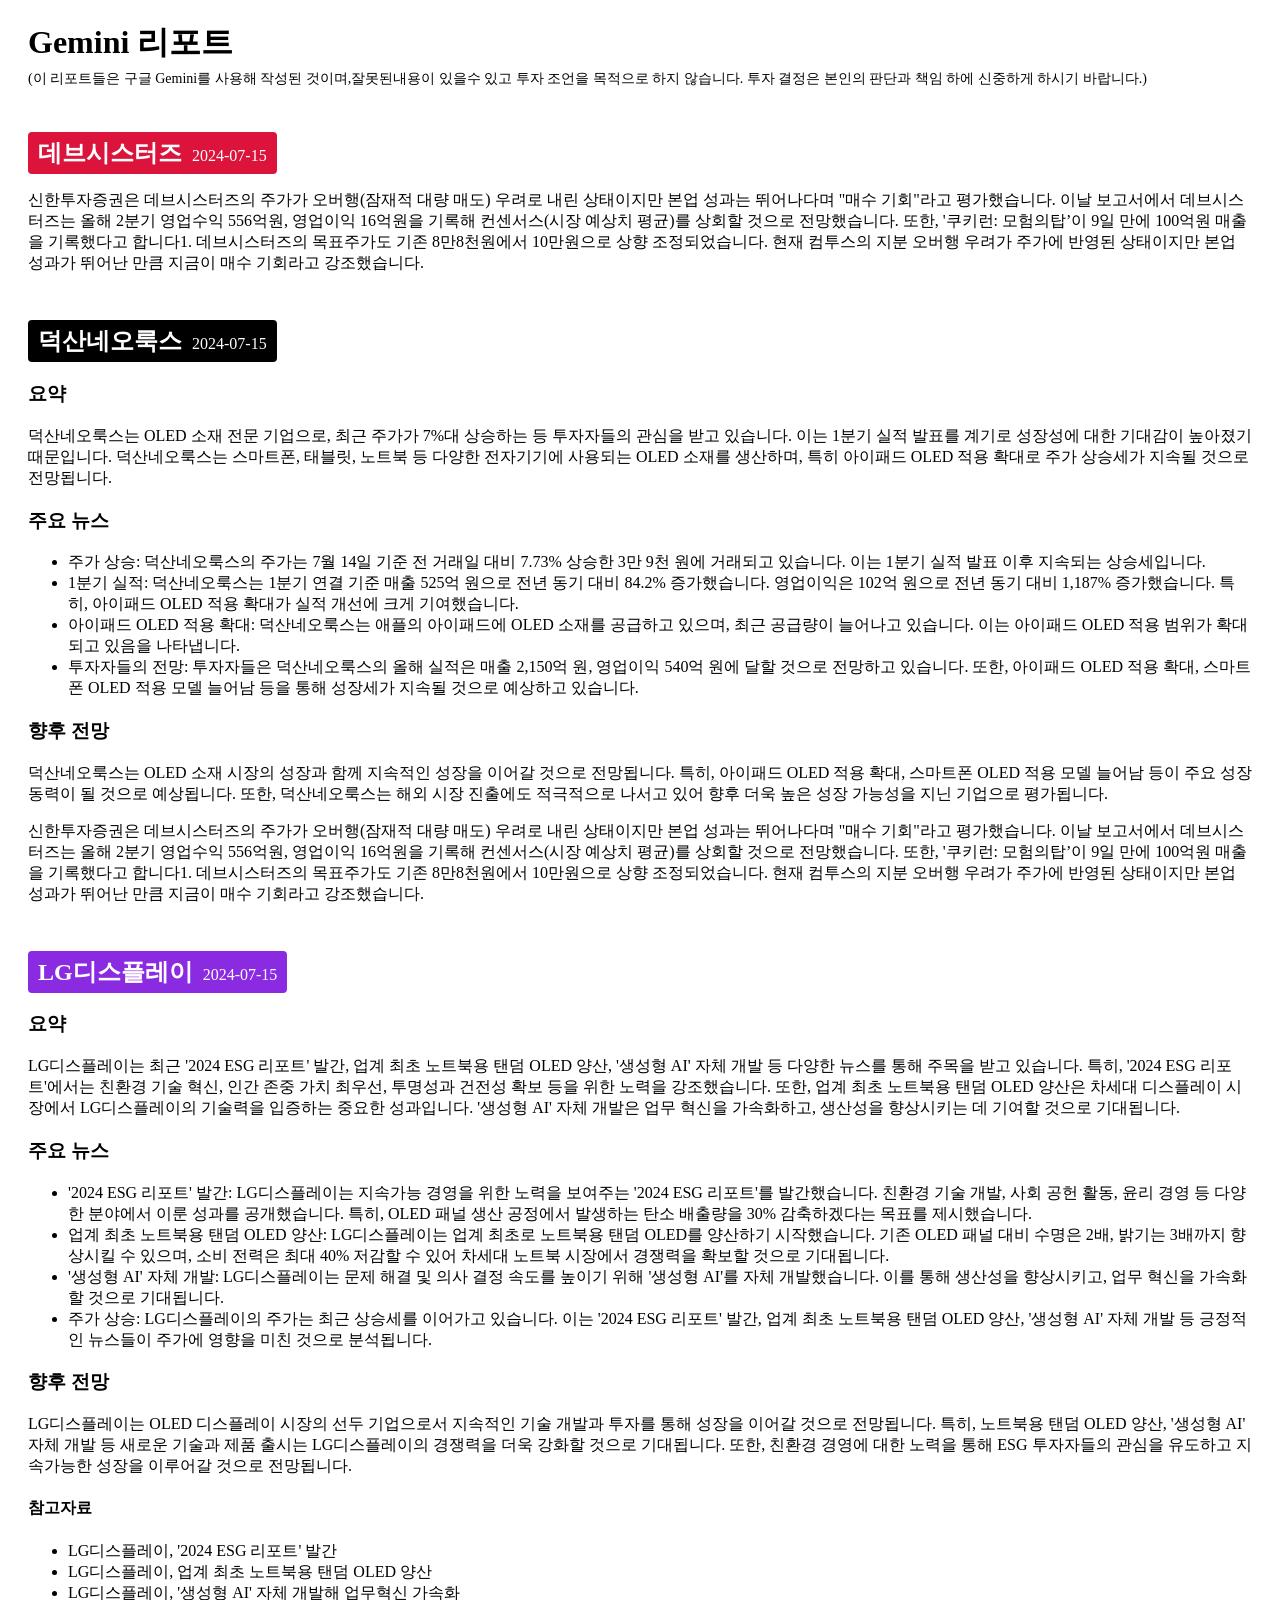
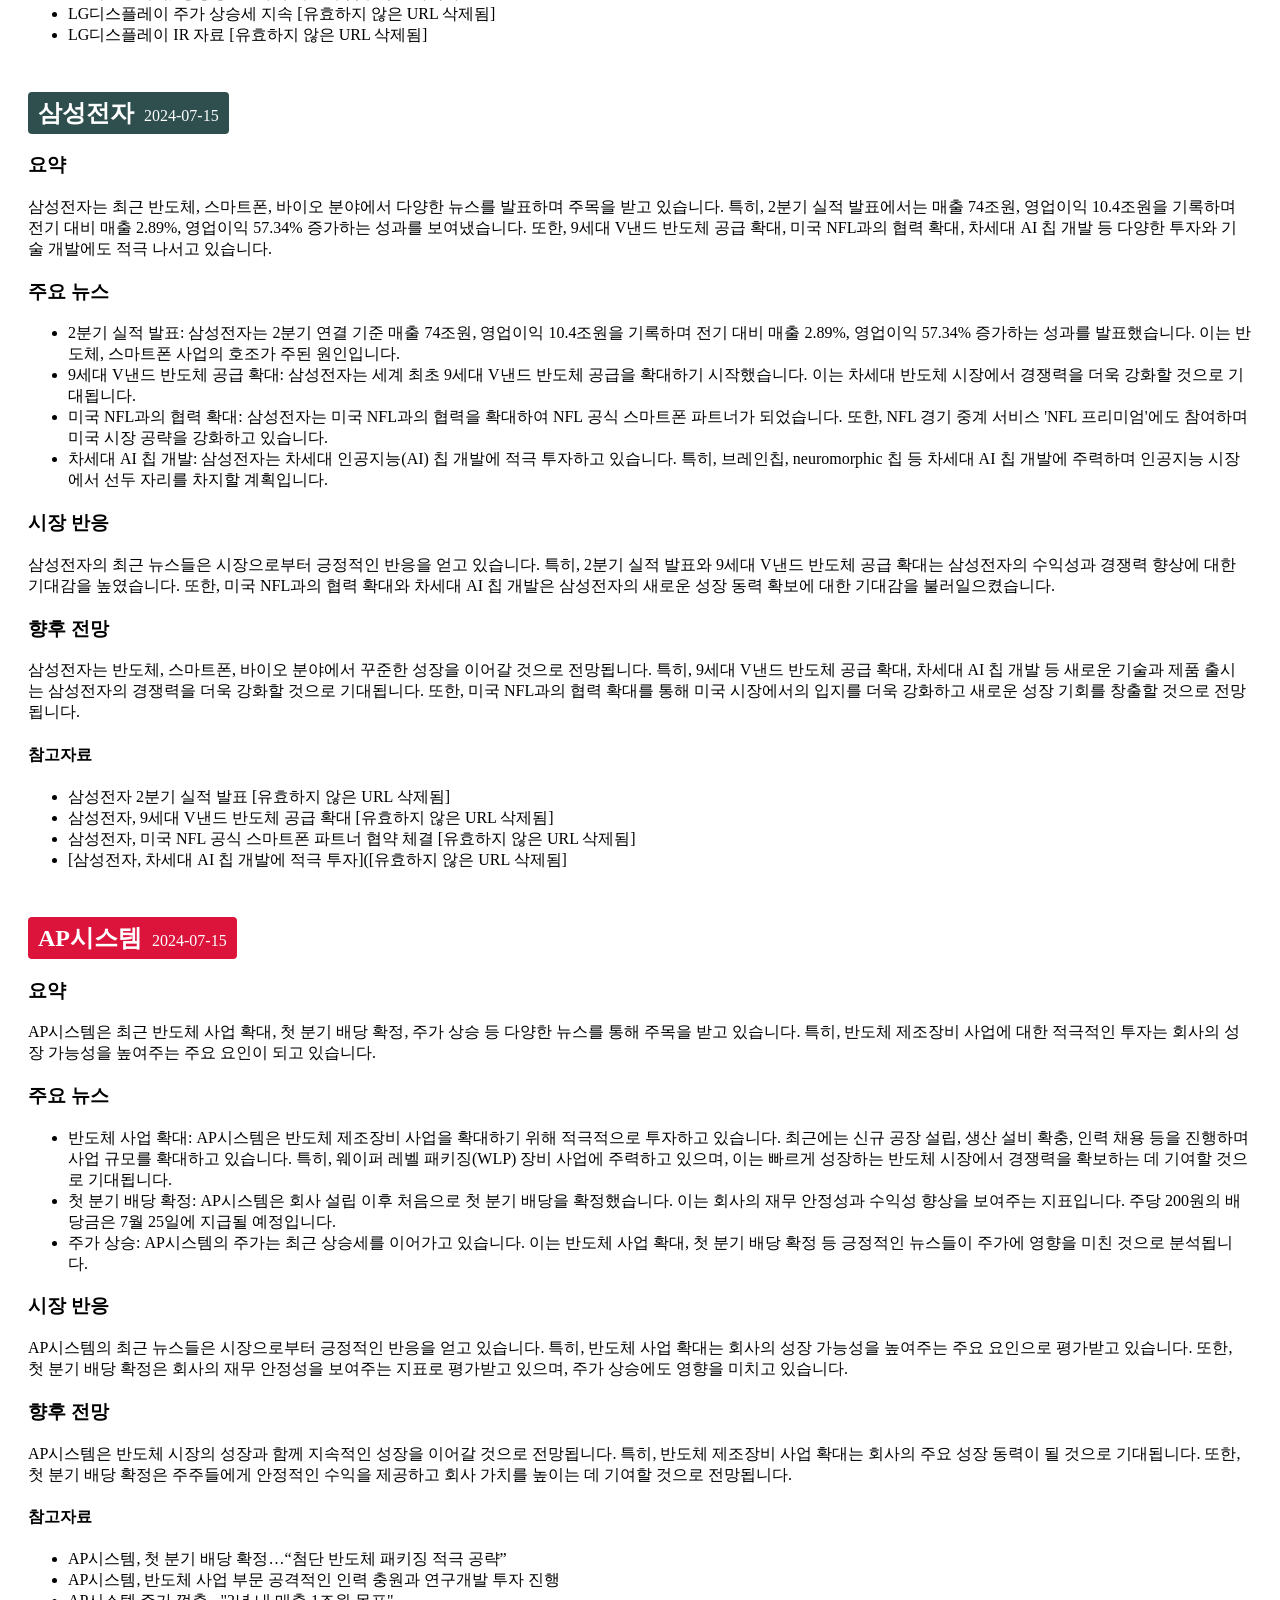
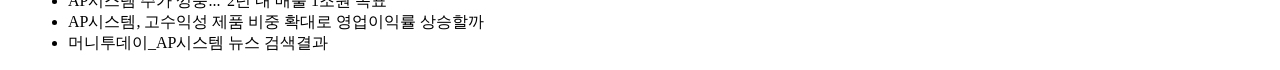
==== index.html @ 4024cd8c "ㅁ" ====
<!DOCTYPE html>
<html lang="en">
<head>
  <meta charset="UTF-8">
  <meta name="viewport" content="width=device-width, initial-scale=1.0">
  <meta property="og:description" content="주식 관련 리포트를 제공하는 사이트입니다." />
  <title>주식 리포트 사이트</title>
  <link rel="stylesheet" href="styles.css">
</head>
<body>
  <h1>Gemini 리포트</h1>
  <p>(이 리포트들은 구글 Gemini를 사용해 작성된 것이며,잘못된내용이 있을수 있고 투자 조언을 목적으로 하지 않습니다. 투자 결정은 본인의 판단과 책임 하에 신중하게 하시기 바랍니다.)</p> 
  <h2>데브시스터즈<em>2024-07-15</em></h2>
  <p>신한투자증권은 데브시스터즈의 주가가 오버행(잠재적 대량 매도) 우려로 내린 상태이지만 본업 성과는 뛰어나다며 "매수 기회"라고 평가했습니다. 이날 보고서에서 데브시스터즈는 올해 2분기 영업수익 556억원, 영업이익 16억원을 기록해 컨센서스(시장 예상치 평균)를 상회할 것으로 전망했습니다. 또한, '쿠키런: 모험의탑’이 9일 만에 100억원 매출을 기록했다고 합니다1. 데브시스터즈의 목표주가도 기존 8만8천원에서 10만원으로 상향 조정되었습니다. 현재 컴투스의 지분 오버행 우려가 주가에 반영된 상태이지만 본업 성과가 뛰어난 만큼 지금이 매수 기회라고 강조했습니다.</p>
  <h2>덕산네오룩스<em>2024-07-15</em></h2>
  <p>
    <h3>요약</h3>
    <p>덕산네오룩스는 OLED 소재 전문 기업으로, 최근 주가가 7%대 상승하는 등 투자자들의 관심을 받고 있습니다. 이는 1분기 실적 발표를 계기로 성장성에 대한 기대감이 높아졌기 때문입니다. 덕산네오룩스는 스마트폰, 태블릿, 노트북 등 다양한 전자기기에 사용되는 OLED 소재를 생산하며, 특히 아이패드 OLED 적용 확대로 주가 상승세가 지속될 것으로 전망됩니다.</p>
    <h3>주요 뉴스</h3>
    <ul>
      <li>주가 상승: 덕산네오룩스의 주가는 7월 14일 기준 전 거래일 대비 7.73% 상승한 3만 9천 원에 거래되고 있습니다. 이는 1분기 실적 발표 이후 지속되는 상승세입니다.</li>
      <li>1분기 실적: 덕산네오룩스는 1분기 연결 기준 매출 525억 원으로 전년 동기 대비 84.2% 증가했습니다. 영업이익은 102억 원으로 전년 동기 대비 1,187% 증가했습니다. 특히, 아이패드 OLED 적용 확대가 실적 개선에 크게 기여했습니다.</li>
      <li>아이패드 OLED 적용 확대: 덕산네오룩스는 애플의 아이패드에 OLED 소재를 공급하고 있으며, 최근 공급량이 늘어나고 있습니다. 이는 아이패드 OLED 적용 범위가 확대되고 있음을 나타냅니다.</li>
      <li>투자자들의 전망: 투자자들은 덕산네오룩스의 올해 실적은 매출 2,150억 원, 영업이익 540억 원에 달할 것으로 전망하고 있습니다. 또한, 아이패드 OLED 적용 확대, 스마트폰 OLED 적용 모델 늘어남 등을 통해 성장세가 지속될 것으로 예상하고 있습니다.</li>
    </ul>
    <h3>향후 전망</h3>
    <p>덕산네오룩스는 OLED 소재 시장의 성장과 함께 지속적인 성장을 이어갈 것으로 전망됩니다. 특히, 아이패드 OLED 적용 확대, 스마트폰 OLED 적용 모델 늘어남 등이 주요 성장 동력이 될 것으로 예상됩니다. 또한, 덕산네오룩스는 해외 시장 진출에도 적극적으로 나서고 있어 향후 더욱 높은 성장 가능성을 지닌 기업으로 평가됩니다.</p>
  </p>
  <p>신한투자증권은 데브시스터즈의 주가가 오버행(잠재적 대량 매도) 우려로 내린 상태이지만 본업 성과는 뛰어나다며 "매수 기회"라고 평가했습니다. 이날 보고서에서 데브시스터즈는 올해 2분기 영업수익 556억원, 영업이익 16억원을 기록해 컨센서스(시장 예상치 평균)를 상회할 것으로 전망했습니다. 또한, '쿠키런: 모험의탑’이 9일 만에 100억원 매출을 기록했다고 합니다1. 데브시스터즈의 목표주가도 기존 8만8천원에서 10만원으로 상향 조정되었습니다. 현재 컴투스의 지분 오버행 우려가 주가에 반영된 상태이지만 본업 성과가 뛰어난 만큼 지금이 매수 기회라고 강조했습니다.</p>
  <h2>LG디스플레이<em>2024-07-15</em></h2>
  <p>
    <h3>요약</h3>
    <p>LG디스플레이는 최근 '2024 ESG 리포트' 발간, 업계 최초 노트북용 탠덤 OLED 양산, '생성형 AI' 자체 개발 등 다양한 뉴스를 통해 주목을 받고 있습니다. 특히, '2024 ESG 리포트'에서는 친환경 기술 혁신, 인간 존중 가치 최우선, 투명성과 건전성 확보 등을 위한 노력을 강조했습니다. 또한, 업계 최초 노트북용 탠덤 OLED 양산은 차세대 디스플레이 시장에서 LG디스플레이의 기술력을 입증하는 중요한 성과입니다. '생성형 AI' 자체 개발은 업무 혁신을 가속화하고, 생산성을 향상시키는 데 기여할 것으로 기대됩니다.</p>

    <h3>주요 뉴스</h3>
    <ul>
      <li>'2024 ESG 리포트' 발간: LG디스플레이는 지속가능 경영을 위한 노력을 보여주는 '2024 ESG 리포트'를 발간했습니다. 친환경 기술 개발, 사회 공헌 활동, 윤리 경영 등 다양한 분야에서 이룬 성과를 공개했습니다. 특히, OLED 패널 생산 공정에서 발생하는 탄소 배출량을 30% 감축하겠다는 목표를 제시했습니다.</li>
      <li>업계 최초 노트북용 탠덤 OLED 양산: LG디스플레이는 업계 최초로 노트북용 탠덤 OLED를 양산하기 시작했습니다. 기존 OLED 패널 대비 수명은 2배, 밝기는 3배까지 향상시킬 수 있으며, 소비 전력은 최대 40% 저감할 수 있어 차세대 노트북 시장에서 경쟁력을 확보할 것으로 기대됩니다.</li>
      <li>'생성형 AI' 자체 개발: LG디스플레이는 문제 해결 및 의사 결정 속도를 높이기 위해 '생성형 AI'를 자체 개발했습니다. 이를 통해 생산성을 향상시키고, 업무 혁신을 가속화할 것으로 기대됩니다.</li>
      <li>주가 상승: LG디스플레이의 주가는 최근 상승세를 이어가고 있습니다. 이는 '2024 ESG 리포트' 발간, 업계 최초 노트북용 탠덤 OLED 양산, '생성형 AI' 자체 개발 등 긍정적인 뉴스들이 주가에 영향을 미친 것으로 분석됩니다.</li>
    </ul>

    <h3>향후 전망</h3>
    <p>LG디스플레이는 OLED 디스플레이 시장의 선두 기업으로서 지속적인 기술 개발과 투자를 통해 성장을 이어갈 것으로 전망됩니다. 특히, 노트북용 탠덤 OLED 양산, '생성형 AI' 자체 개발 등 새로운 기술과 제품 출시는 LG디스플레이의 경쟁력을 더욱 강화할 것으로 기대됩니다. 또한, 친환경 경영에 대한 노력을 통해 ESG 투자자들의 관심을 유도하고 지속가능한 성장을 이루어갈 것으로 전망됩니다.</p>

    <h4>참고자료</h4>
    <ul>
      <li>LG디스플레이, '2024 ESG 리포트' 발간</li>
      <li>LG디스플레이, 업계 최초 노트북용 탠덤 OLED 양산</li>
      <li>LG디스플레이, '생성형 AI' 자체 개발해 업무혁신 가속화</li>
      <li>LG디스플레이 주가 상승세 지속 [유효하지 않은 URL 삭제됨]</li>
      <li>LG디스플레이 IR 자료 [유효하지 않은 URL 삭제됨]</li>
    </ul>
  </p>

  <h2>삼성전자<em>2024-07-15</em></h2>
  <p>
    <h3>요약</h3>
    <p>삼성전자는 최근 반도체, 스마트폰, 바이오 분야에서 다양한 뉴스를 발표하며 주목을 받고 있습니다. 특히, 2분기 실적 발표에서는 매출 74조원, 영업이익 10.4조원을 기록하며 전기 대비 매출 2.89%, 영업이익 57.34% 증가하는 성과를 보여냈습니다. 또한, 9세대 V낸드 반도체 공급 확대, 미국 NFL과의 협력 확대, 차세대 AI 칩 개발 등 다양한 투자와 기술 개발에도 적극 나서고 있습니다.</p>

    <h3>주요 뉴스</h3>
    <ul>
      <li>2분기 실적 발표: 삼성전자는 2분기 연결 기준 매출 74조원, 영업이익 10.4조원을 기록하며 전기 대비 매출 2.89%, 영업이익 57.34% 증가하는 성과를 발표했습니다. 이는 반도체, 스마트폰 사업의 호조가 주된 원인입니다.</li>
      <li>9세대 V낸드 반도체 공급 확대: 삼성전자는 세계 최초 9세대 V낸드 반도체 공급을 확대하기 시작했습니다. 이는 차세대 반도체 시장에서 경쟁력을 더욱 강화할 것으로 기대됩니다.</li>
      <li>미국 NFL과의 협력 확대: 삼성전자는 미국 NFL과의 협력을 확대하여 NFL 공식 스마트폰 파트너가 되었습니다. 또한, NFL 경기 중계 서비스 'NFL 프리미엄'에도 참여하며 미국 시장 공략을 강화하고 있습니다.</li>
      <li>차세대 AI 칩 개발: 삼성전자는 차세대 인공지능(AI) 칩 개발에 적극 투자하고 있습니다. 특히, 브레인칩, neuromorphic 칩 등 차세대 AI 칩 개발에 주력하며 인공지능 시장에서 선두 자리를 차지할 계획입니다.</li>
    </ul>

    <h3>시장 반응</h3>
    <p>삼성전자의 최근 뉴스들은 시장으로부터 긍정적인 반응을 얻고 있습니다. 특히, 2분기 실적 발표와 9세대 V낸드 반도체 공급 확대는 삼성전자의 수익성과 경쟁력 향상에 대한 기대감을 높였습니다. 또한, 미국 NFL과의 협력 확대와 차세대 AI 칩 개발은 삼성전자의 새로운 성장 동력 확보에 대한 기대감을 불러일으켰습니다.</p>

    <h3>향후 전망</h3>
    <p>삼성전자는 반도체, 스마트폰, 바이오 분야에서 꾸준한 성장을 이어갈 것으로 전망됩니다. 특히, 9세대 V낸드 반도체 공급 확대, 차세대 AI 칩 개발 등 새로운 기술과 제품 출시는 삼성전자의 경쟁력을 더욱 강화할 것으로 기대됩니다. 또한, 미국 NFL과의 협력 확대를 통해 미국 시장에서의 입지를 더욱 강화하고 새로운 성장 기회를 창출할 것으로 전망됩니다.</p>

    <h4>참고자료</h4>
    <ul>
      <li>삼성전자 2분기 실적 발표 [유효하지 않은 URL 삭제됨]</li>
      <li>삼성전자, 9세대 V낸드 반도체 공급 확대 [유효하지 않은 URL 삭제됨]</li>
      <li>삼성전자, 미국 NFL 공식 스마트폰 파트너 협약 체결 [유효하지 않은 URL 삭제됨]</li>
      <li>[삼성전자, 차세대 AI 칩 개발에 적극 투자]([유효하지 않은 URL 삭제됨]</li>
    </ul>
  </p>

  <h2>AP시스템<em>2024-07-15</em></h2>
  <p>
    <h3>요약</h3>
    <p>AP시스템은 최근 반도체 사업 확대, 첫 분기 배당 확정, 주가 상승 등 다양한 뉴스를 통해 주목을 받고 있습니다. 특히, 반도체 제조장비 사업에 대한 적극적인 투자는 회사의 성장 가능성을 높여주는 주요 요인이 되고 있습니다.</p>

    <h3>주요 뉴스</h3>
    <ul>
      <li>반도체 사업 확대: AP시스템은 반도체 제조장비 사업을 확대하기 위해 적극적으로 투자하고 있습니다. 최근에는 신규 공장 설립, 생산 설비 확충, 인력 채용 등을 진행하며 사업 규모를 확대하고 있습니다. 특히, 웨이퍼 레벨 패키징(WLP) 장비 사업에 주력하고 있으며, 이는 빠르게 성장하는 반도체 시장에서 경쟁력을 확보하는 데 기여할 것으로 기대됩니다.</li>
      <li>첫 분기 배당 확정: AP시스템은 회사 설립 이후 처음으로 첫 분기 배당을 확정했습니다. 이는 회사의 재무 안정성과 수익성 향상을 보여주는 지표입니다. 주당 200원의 배당금은 7월 25일에 지급될 예정입니다.</li>
      <li>주가 상승: AP시스템의 주가는 최근 상승세를 이어가고 있습니다. 이는 반도체 사업 확대, 첫 분기 배당 확정 등 긍정적인 뉴스들이 주가에 영향을 미친 것으로 분석됩니다.</li>
    </ul>

    <h3>시장 반응</h3>
    <p>AP시스템의 최근 뉴스들은 시장으로부터 긍정적인 반응을 얻고 있습니다. 특히, 반도체 사업 확대는 회사의 성장 가능성을 높여주는 주요 요인으로 평가받고 있습니다. 또한, 첫 분기 배당 확정은 회사의 재무 안정성을 보여주는 지표로 평가받고 있으며, 주가 상승에도 영향을 미치고 있습니다.</p>

    <h3>향후 전망</h3>
    <p>AP시스템은 반도체 시장의 성장과 함께 지속적인 성장을 이어갈 것으로 전망됩니다. 특히, 반도체 제조장비 사업 확대는 회사의 주요 성장 동력이 될 것으로 기대됩니다. 또한, 첫 분기 배당 확정은 주주들에게 안정적인 수익을 제공하고 회사 가치를 높이는 데 기여할 것으로 전망됩니다.</p>

    <h4>참고자료</h4>
    <ul>
      <li>AP시스템, 첫 분기 배당 확정…“첨단 반도체 패키징 적극 공략”</li>
      <li>AP시스템, 반도체 사업 부문 공격적인 인력 충원과 연구개발 투자 진행</li>
      <li>AP시스템 주가 껑충..."2년 내 매출 1조원 목표"</li>
      <li>AP시스템, 고수익성 제품 비중 확대로 영업이익률 상승할까</li>
      <li>머니투데이_AP시스템 뉴스 검색결과</li>
    </ul>
  </p>
</body>
</html>
---- styles.css ----
h1{margin-bottom: 0;}
h1 + p{font-style: normal;font-size: 14px;font-weight: 500;margin-top: 5px;}
h2 em{font-style: normal;margin-left: 10px;font-size: 16px;font-weight: 500;}
body{padding: 0 20px;}
h2{display: inline-block;color: #fff;padding: 5px 10px;margin: 0;border-radius: 4px;}
h2:nth-of-type(1n){background-color: crimson} /* A trendy orange color */
h2:nth-of-type(2n){background-color: black} /* A trendy blue color */
h2:nth-of-type(3n){background-color: blueviolet} /* A trendy yellow color */
h2:nth-of-type(4n){background-color: darkslategray} /* A trendy green color */
p + h2{margin-top: 30px;}
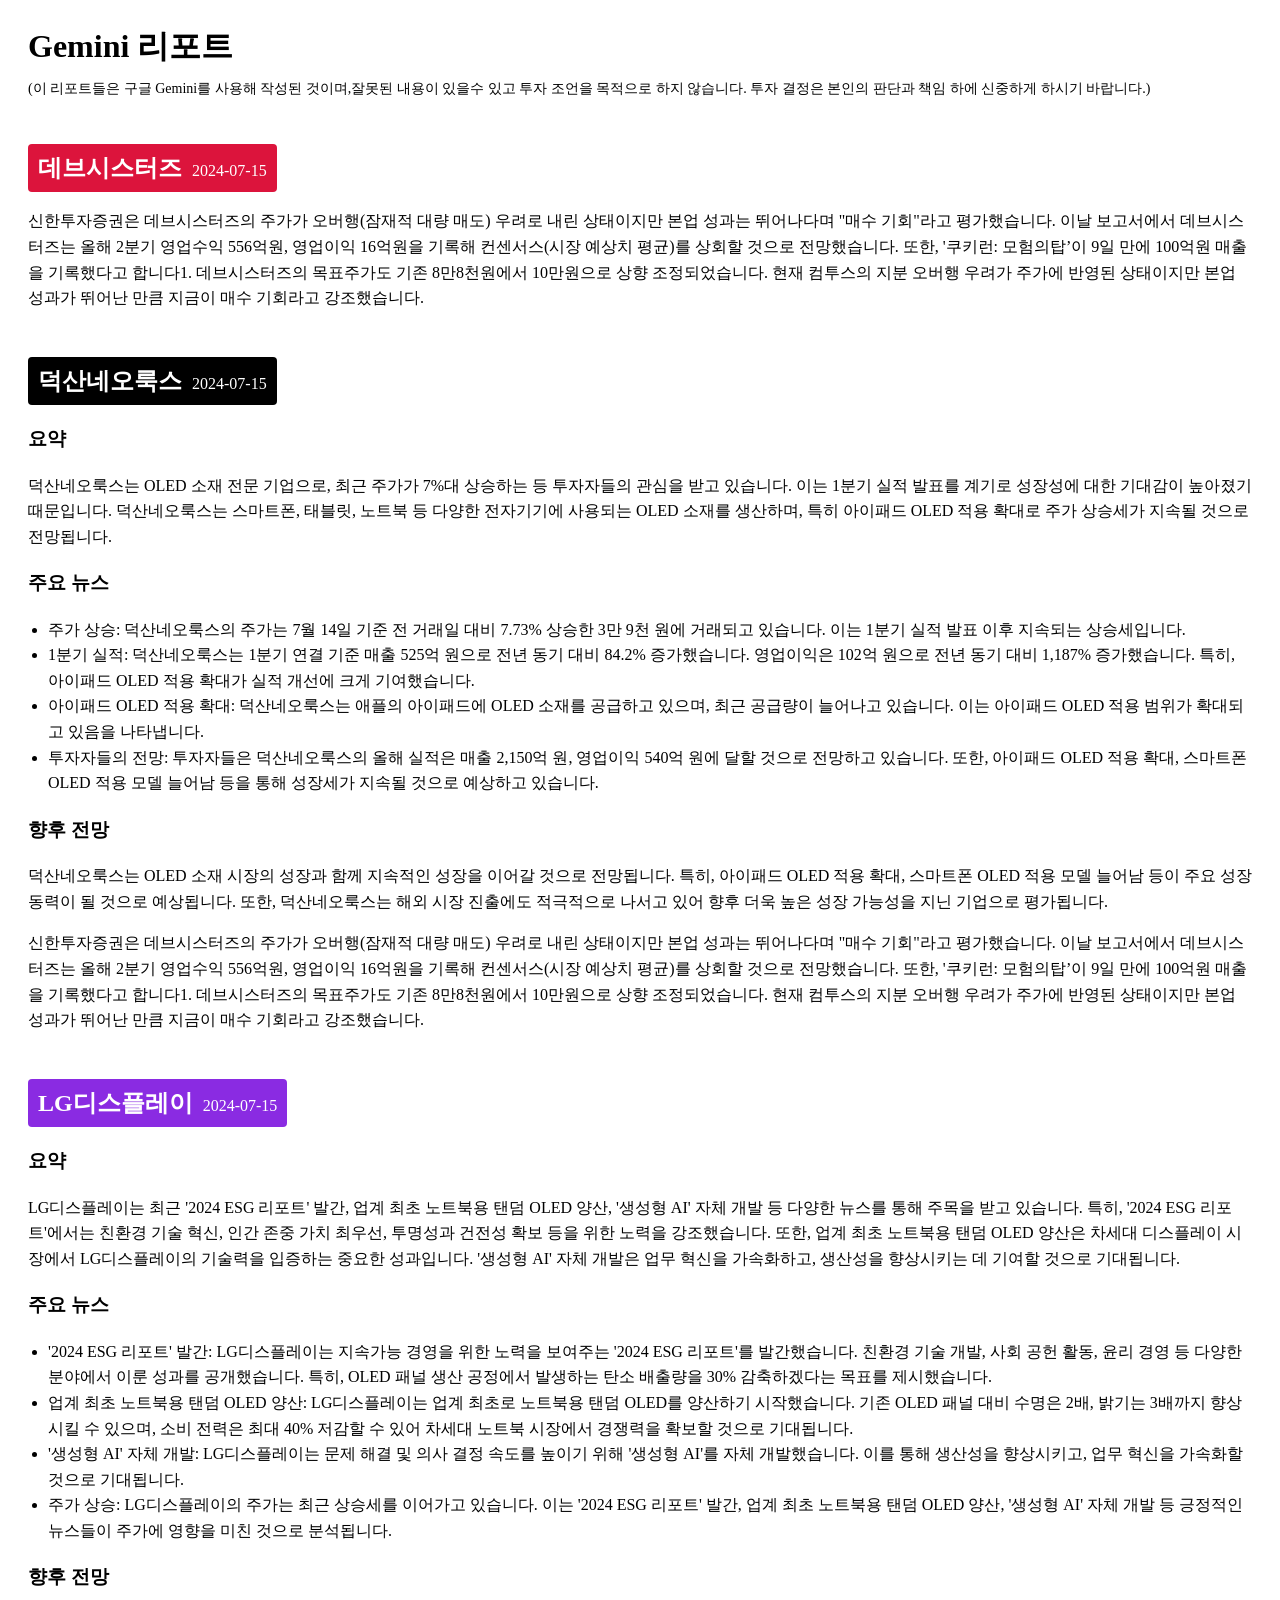
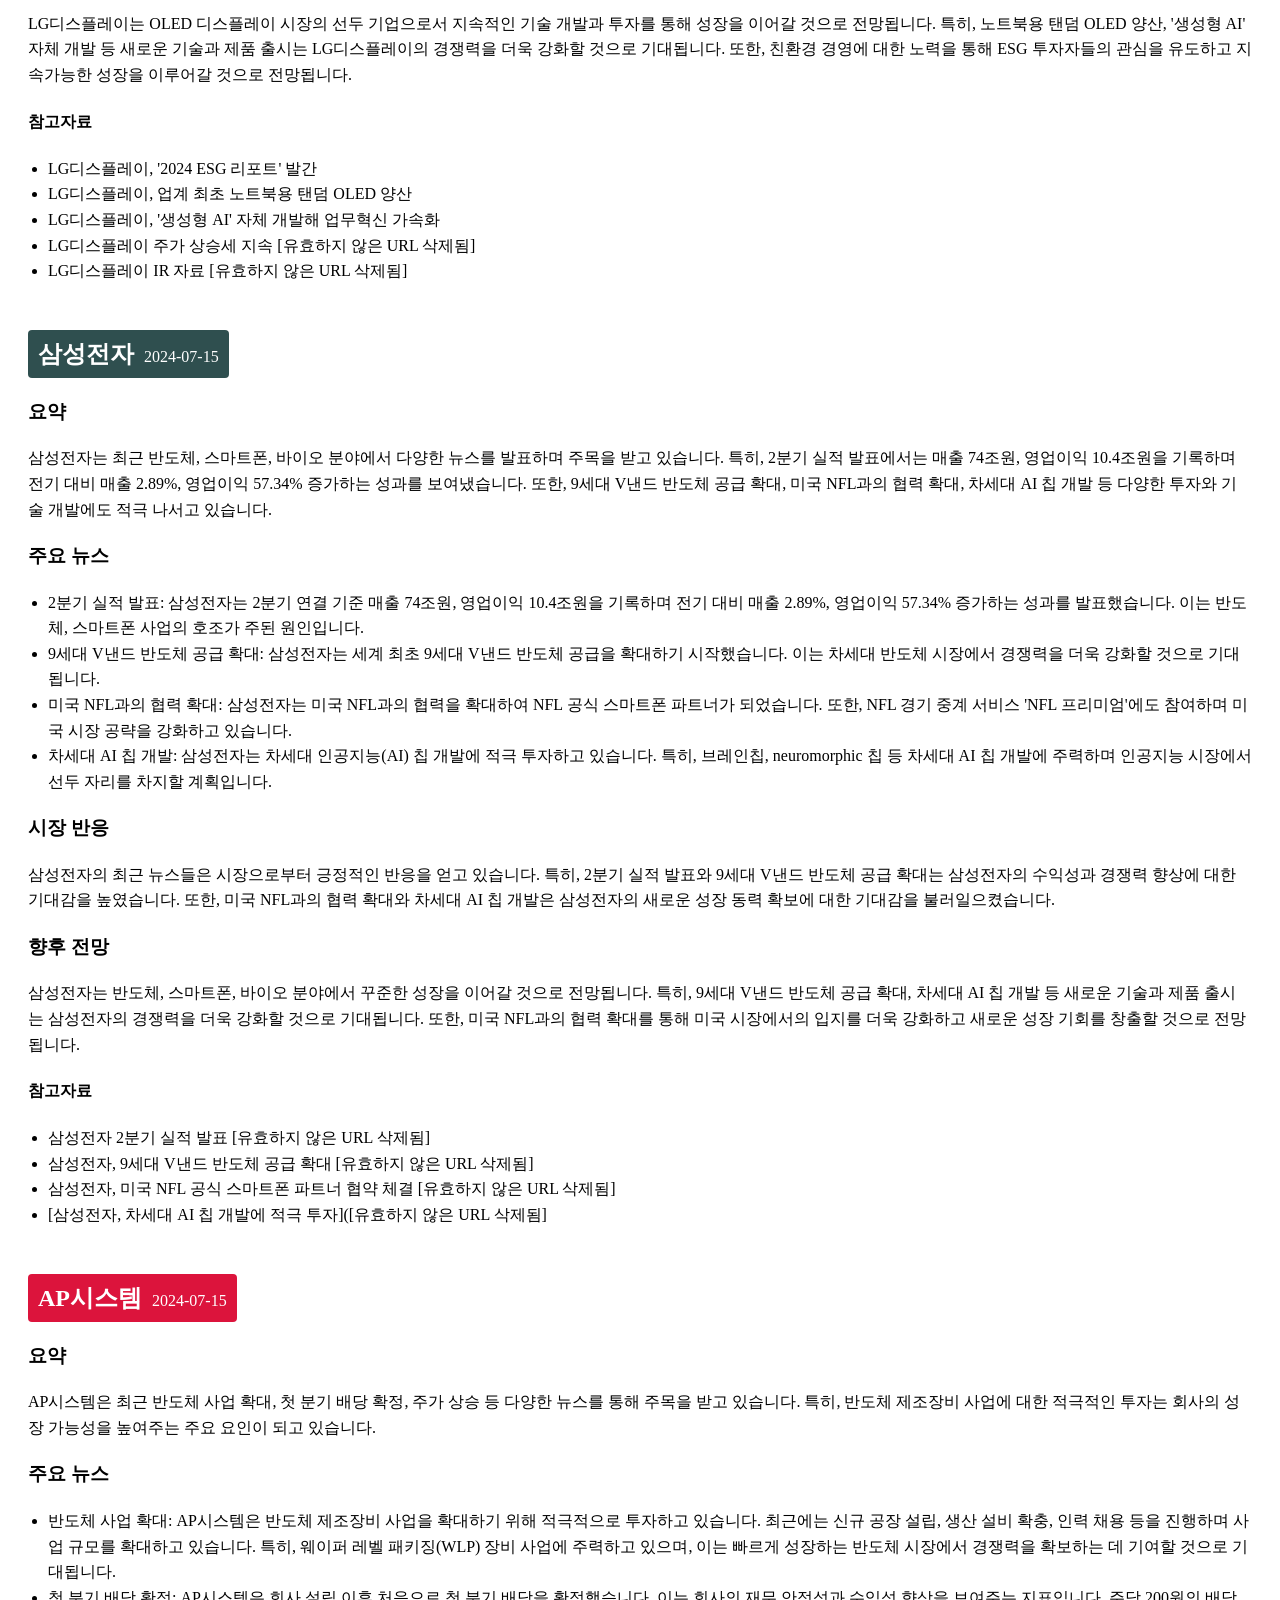
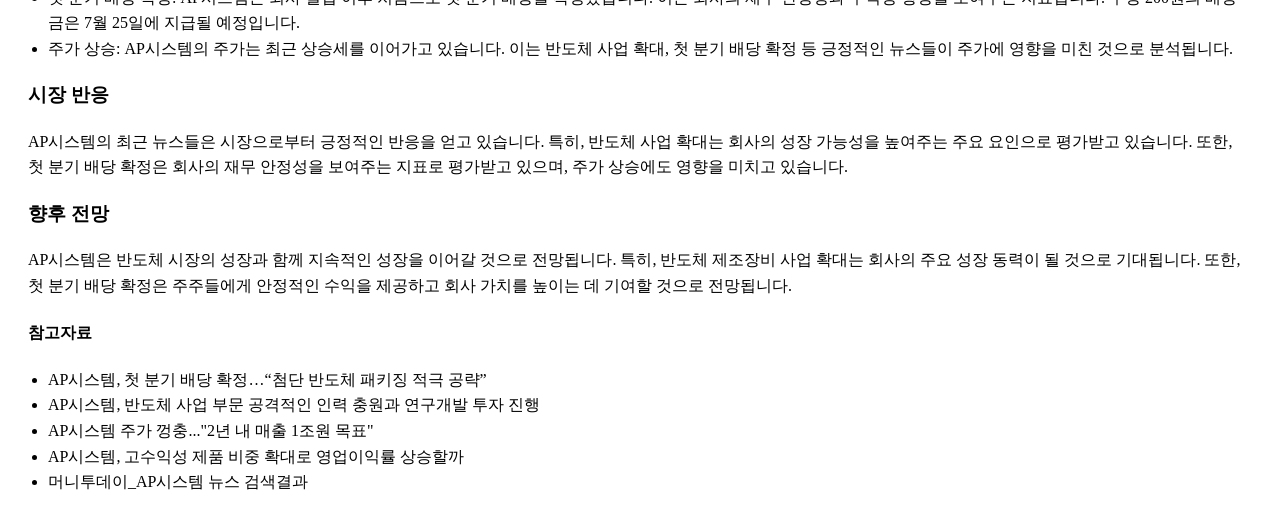
==== commit b74aa630: "a" ====
--- a/index.html
+++ b/index.html
@@ -9,7 +9,7 @@
 </head>
 <body>
   <h1>Gemini 리포트</h1>
-  <p>(이 리포트들은 구글 Gemini를 사용해 작성된 것이며,잘못된내용이 있을수 있고 투자 조언을 목적으로 하지 않습니다. 투자 결정은 본인의 판단과 책임 하에 신중하게 하시기 바랍니다.)</p> 
+  <p>(이 리포트들은 구글 Gemini를 사용해 작성된 것이며,잘못된 내용이 있을수 있고 투자 조언을 목적으로 하지 않습니다. 투자 결정은 본인의 판단과 책임 하에 신중하게 하시기 바랍니다.)</p> 
   <h2>데브시스터즈<em>2024-07-15</em></h2>
   <p>신한투자증권은 데브시스터즈의 주가가 오버행(잠재적 대량 매도) 우려로 내린 상태이지만 본업 성과는 뛰어나다며 "매수 기회"라고 평가했습니다. 이날 보고서에서 데브시스터즈는 올해 2분기 영업수익 556억원, 영업이익 16억원을 기록해 컨센서스(시장 예상치 평균)를 상회할 것으로 전망했습니다. 또한, '쿠키런: 모험의탑’이 9일 만에 100억원 매출을 기록했다고 합니다1. 데브시스터즈의 목표주가도 기존 8만8천원에서 10만원으로 상향 조정되었습니다. 현재 컴투스의 지분 오버행 우려가 주가에 반영된 상태이지만 본업 성과가 뛰어난 만큼 지금이 매수 기회라고 강조했습니다.</p>
   <h2>덕산네오룩스<em>2024-07-15</em></h2>
--- a/styles.css
+++ b/styles.css
@@ -1,7 +1,10 @@
+ul,li{margin-left: 10px;padding-left: 0;}
+
+body{padding: 0 20px;line-height: 1.6;}
 h1{margin-bottom: 0;}
 h1 + p{font-style: normal;font-size: 14px;font-weight: 500;margin-top: 5px;}
 h2 em{font-style: normal;margin-left: 10px;font-size: 16px;font-weight: 500;}
-body{padding: 0 20px;}
+
 h2{display: inline-block;color: #fff;padding: 5px 10px;margin: 0;border-radius: 4px;}
 h2:nth-of-type(1n){background-color: crimson} /* A trendy orange color */
 h2:nth-of-type(2n){background-color: black} /* A trendy blue color */
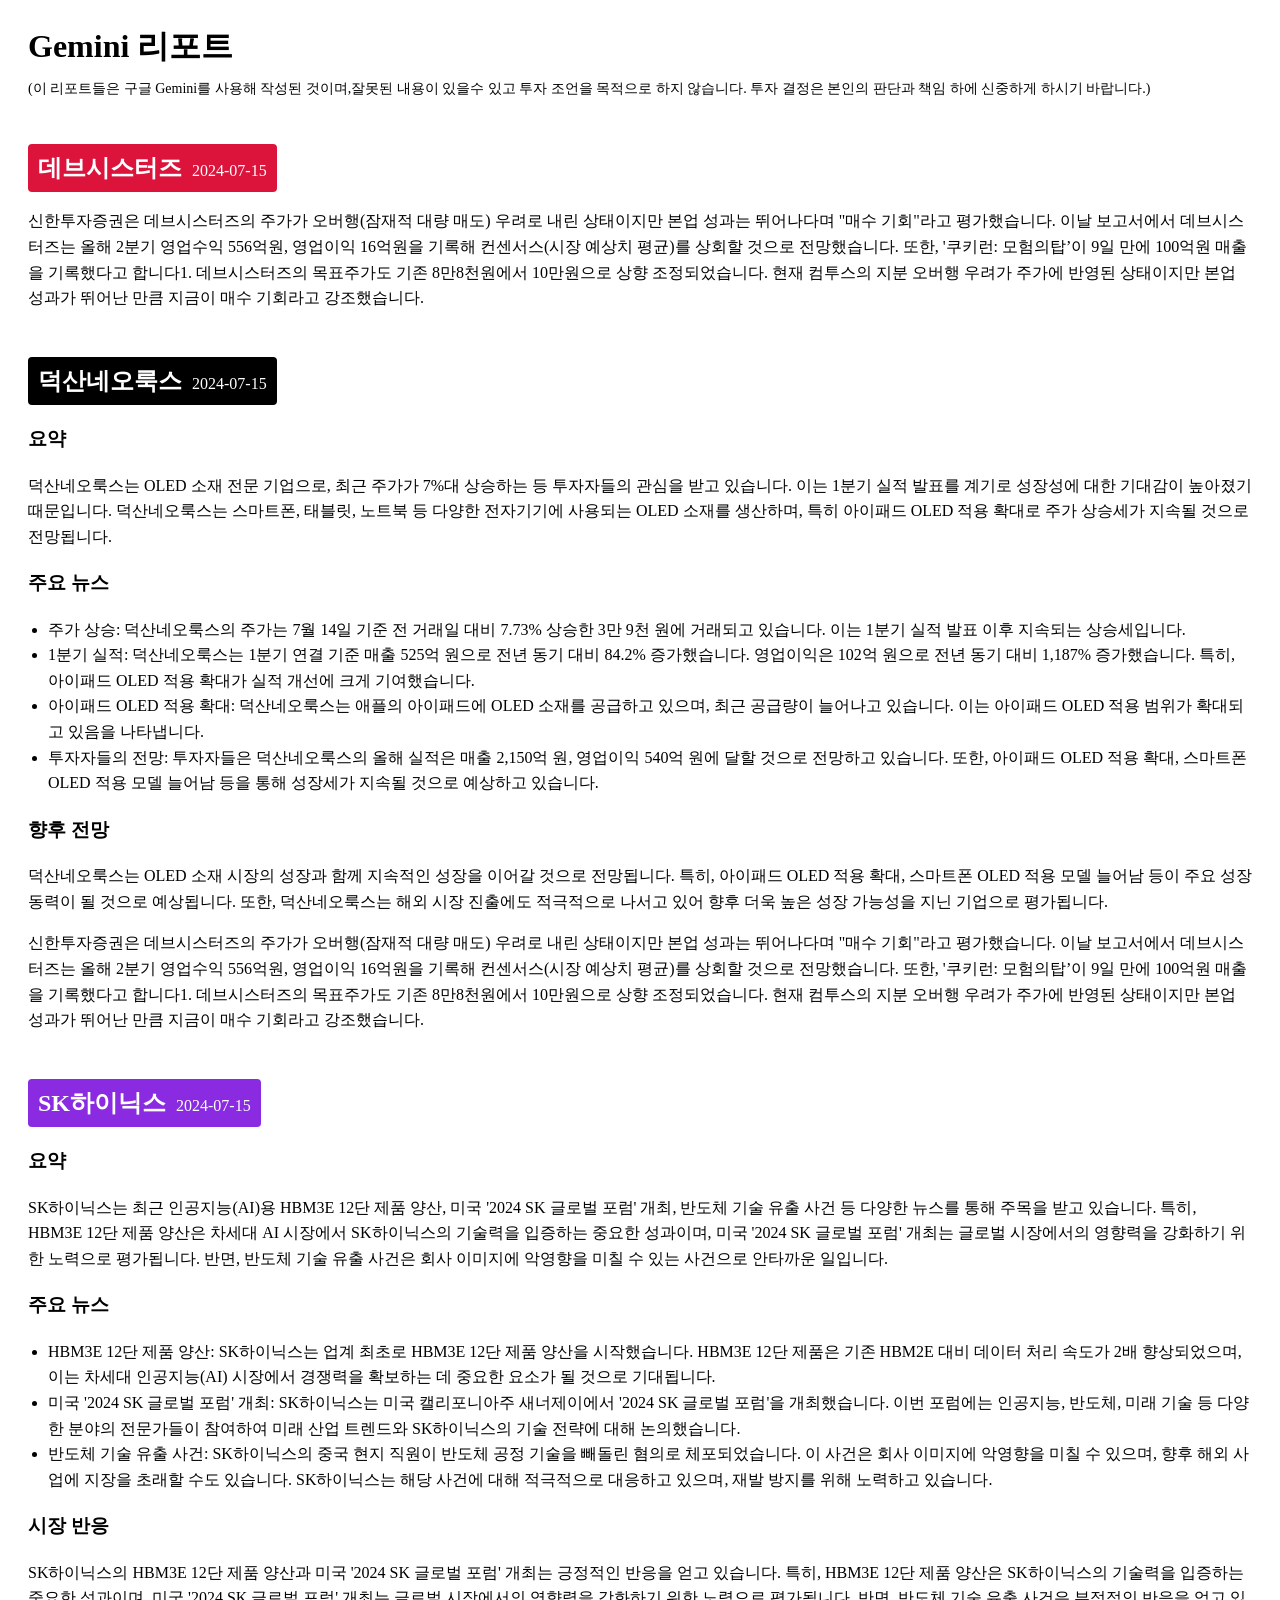
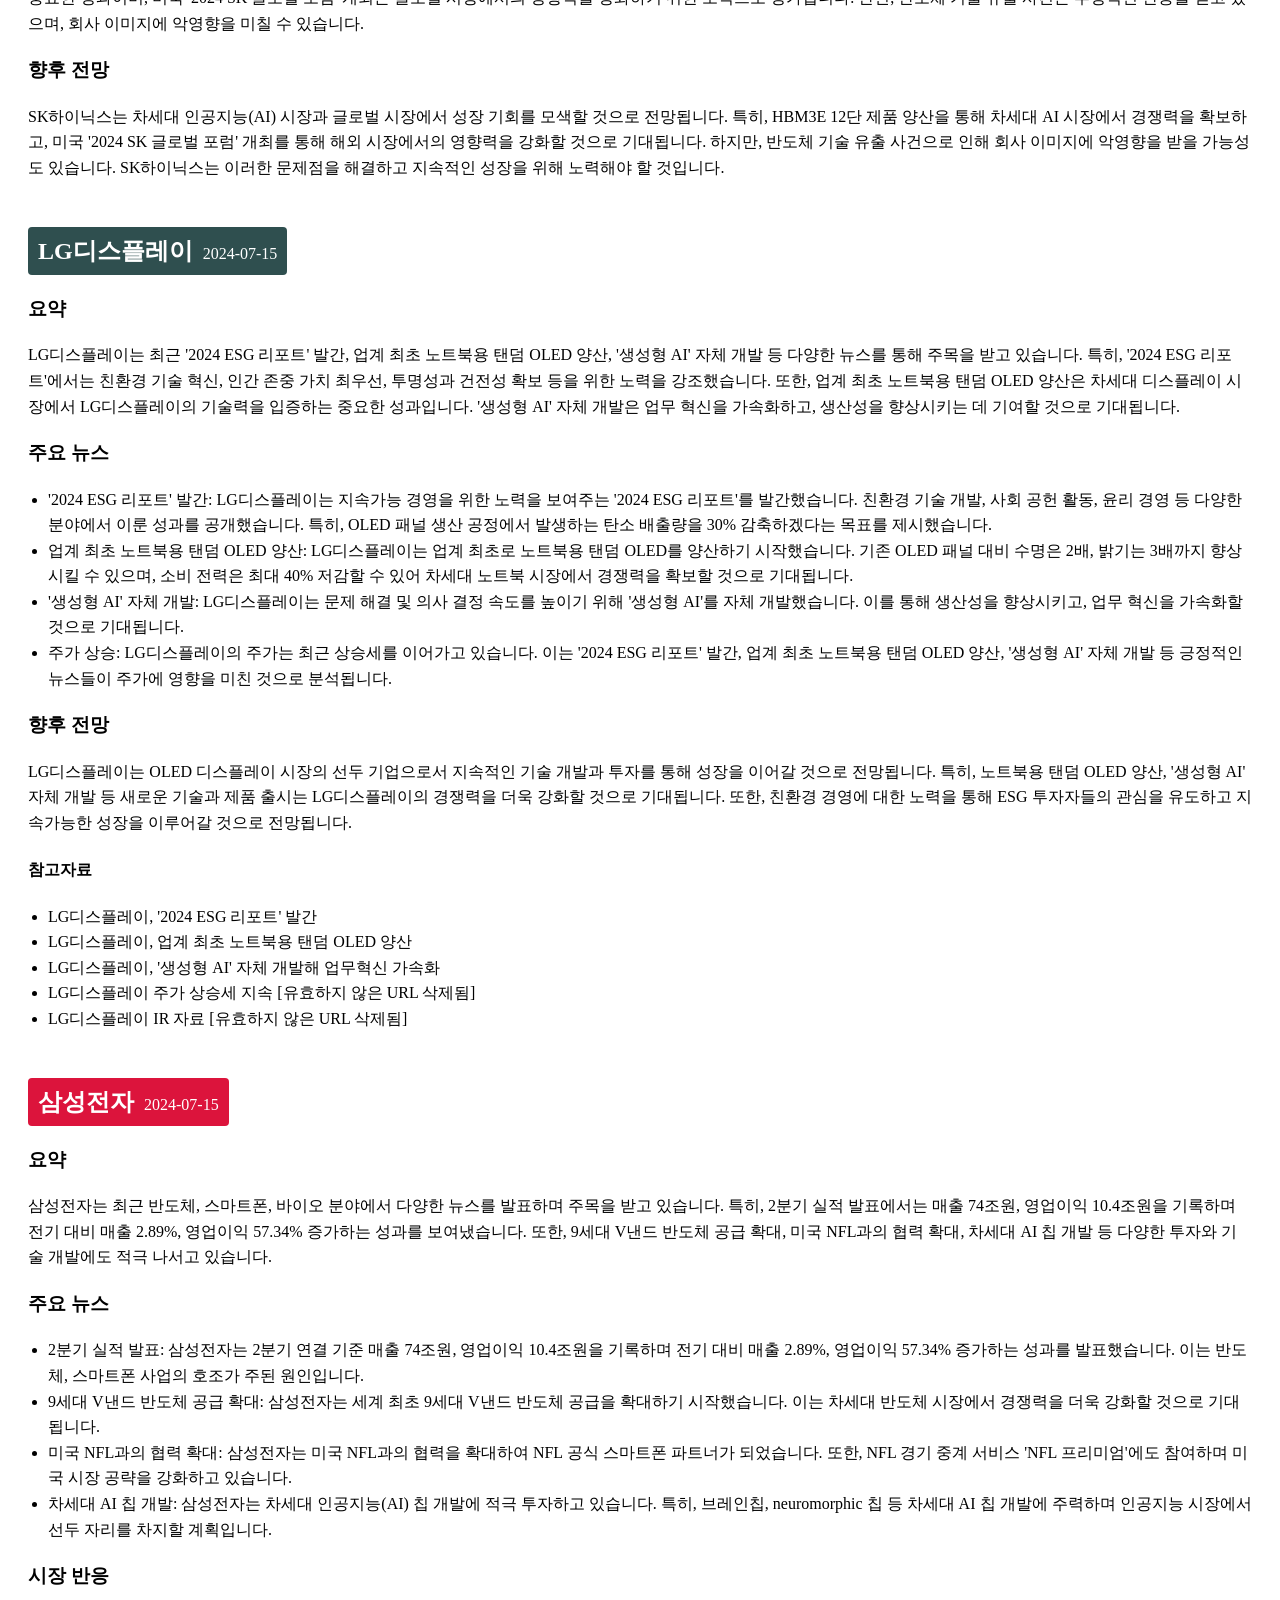
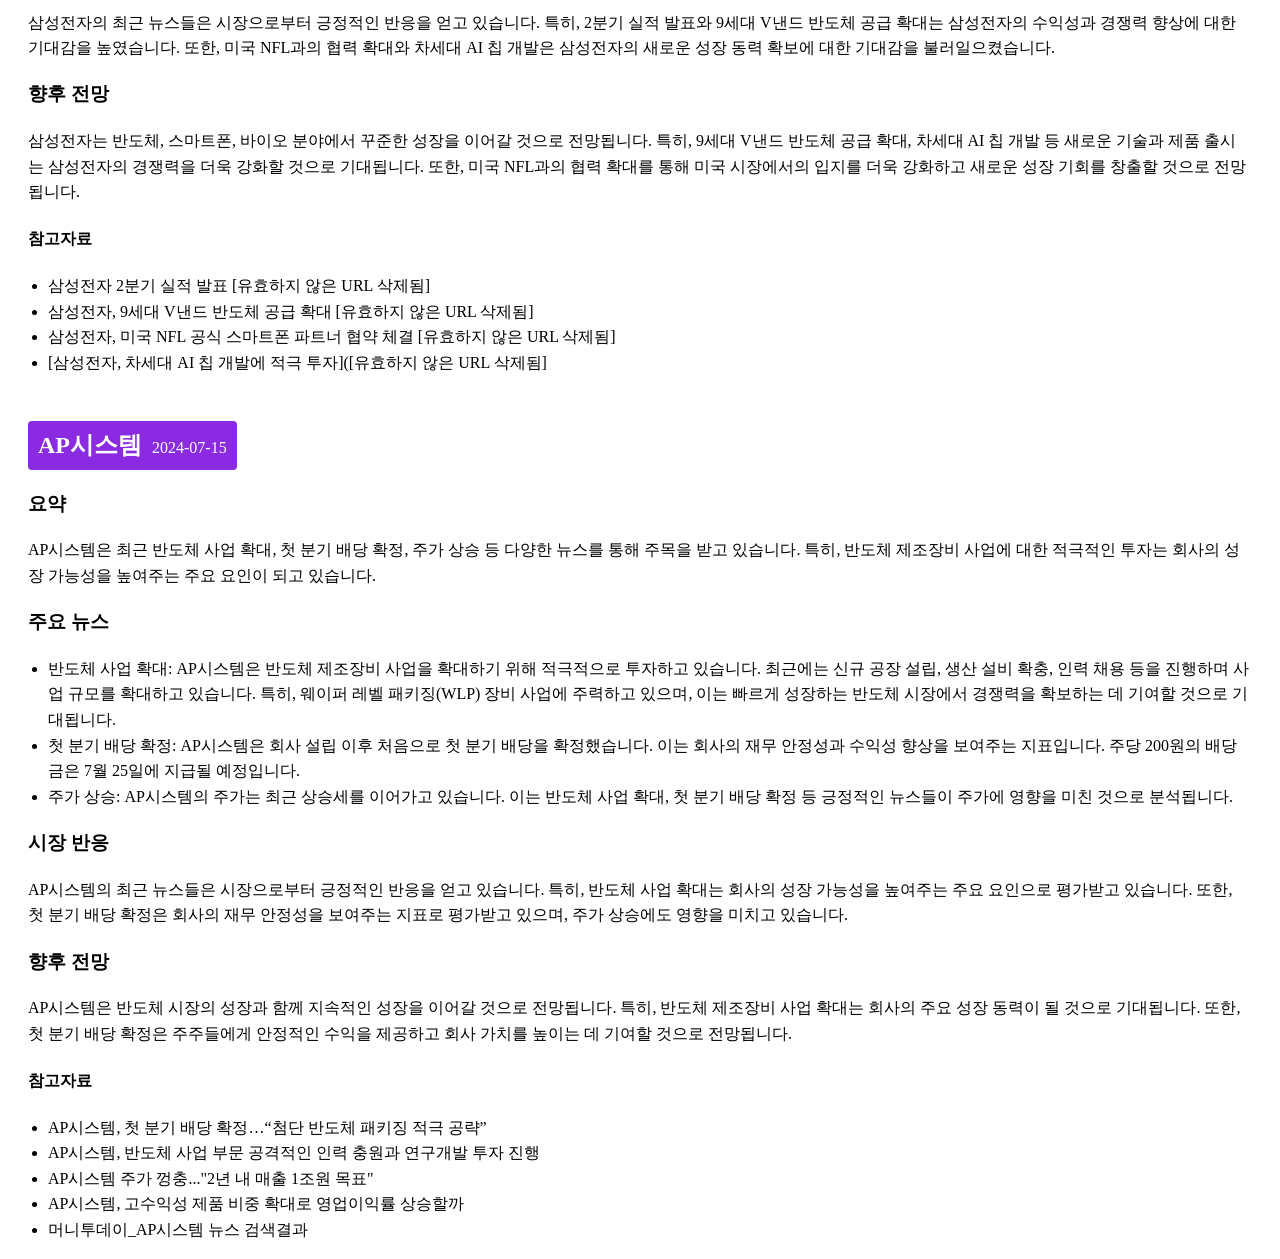
==== commit 7b3610b6: "ㅁ" ====
--- a/index.html
+++ b/index.html
@@ -6,10 +6,12 @@
   <meta property="og:description" content="주식 관련 리포트를 제공하는 사이트입니다." />
   <title>주식 리포트 사이트</title>
   <link rel="stylesheet" href="styles.css">
+  <script async src="https://pagead2.googlesyndication.com/pagead/js/adsbygoogle.js?client=ca-pub-9358818869239657" crossorigin="anonymous"></script>
 </head>
 <body>
   <h1>Gemini 리포트</h1>
   <p>(이 리포트들은 구글 Gemini를 사용해 작성된 것이며,잘못된 내용이 있을수 있고 투자 조언을 목적으로 하지 않습니다. 투자 결정은 본인의 판단과 책임 하에 신중하게 하시기 바랍니다.)</p> 
+  
   <h2>데브시스터즈<em>2024-07-15</em></h2>
   <p>신한투자증권은 데브시스터즈의 주가가 오버행(잠재적 대량 매도) 우려로 내린 상태이지만 본업 성과는 뛰어나다며 "매수 기회"라고 평가했습니다. 이날 보고서에서 데브시스터즈는 올해 2분기 영업수익 556억원, 영업이익 16억원을 기록해 컨센서스(시장 예상치 평균)를 상회할 것으로 전망했습니다. 또한, '쿠키런: 모험의탑’이 9일 만에 100억원 매출을 기록했다고 합니다1. 데브시스터즈의 목표주가도 기존 8만8천원에서 10만원으로 상향 조정되었습니다. 현재 컴투스의 지분 오버행 우려가 주가에 반영된 상태이지만 본업 성과가 뛰어난 만큼 지금이 매수 기회라고 강조했습니다.</p>
   <h2>덕산네오룩스<em>2024-07-15</em></h2>
@@ -27,6 +29,24 @@
     <p>덕산네오룩스는 OLED 소재 시장의 성장과 함께 지속적인 성장을 이어갈 것으로 전망됩니다. 특히, 아이패드 OLED 적용 확대, 스마트폰 OLED 적용 모델 늘어남 등이 주요 성장 동력이 될 것으로 예상됩니다. 또한, 덕산네오룩스는 해외 시장 진출에도 적극적으로 나서고 있어 향후 더욱 높은 성장 가능성을 지닌 기업으로 평가됩니다.</p>
   </p>
   <p>신한투자증권은 데브시스터즈의 주가가 오버행(잠재적 대량 매도) 우려로 내린 상태이지만 본업 성과는 뛰어나다며 "매수 기회"라고 평가했습니다. 이날 보고서에서 데브시스터즈는 올해 2분기 영업수익 556억원, 영업이익 16억원을 기록해 컨센서스(시장 예상치 평균)를 상회할 것으로 전망했습니다. 또한, '쿠키런: 모험의탑’이 9일 만에 100억원 매출을 기록했다고 합니다1. 데브시스터즈의 목표주가도 기존 8만8천원에서 10만원으로 상향 조정되었습니다. 현재 컴투스의 지분 오버행 우려가 주가에 반영된 상태이지만 본업 성과가 뛰어난 만큼 지금이 매수 기회라고 강조했습니다.</p>
+  <h2>SK하이닉스<em>2024-07-15</em></h2>
+  <p>
+    <h3>요약</h3>
+    <p>SK하이닉스는 최근 인공지능(AI)용 HBM3E 12단 제품 양산, 미국 '2024 SK 글로벌 포럼' 개최, 반도체 기술 유출 사건 등 다양한 뉴스를 통해 주목을 받고 있습니다. 특히, HBM3E 12단 제품 양산은 차세대 AI 시장에서 SK하이닉스의 기술력을 입증하는 중요한 성과이며, 미국 '2024 SK 글로벌 포럼' 개최는 글로벌 시장에서의 영향력을 강화하기 위한 노력으로 평가됩니다. 반면, 반도체 기술 유출 사건은 회사 이미지에 악영향을 미칠 수 있는 사건으로 안타까운 일입니다.</p>
+
+    <h3>주요 뉴스</h3>
+    <ul>
+      <li>HBM3E 12단 제품 양산: SK하이닉스는 업계 최초로 HBM3E 12단 제품 양산을 시작했습니다. HBM3E 12단 제품은 기존 HBM2E 대비 데이터 처리 속도가 2배 향상되었으며, 이는 차세대 인공지능(AI) 시장에서 경쟁력을 확보하는 데 중요한 요소가 될 것으로 기대됩니다.</li>
+      <li>미국 '2024 SK 글로벌 포럼' 개최: SK하이닉스는 미국 캘리포니아주 새너제이에서 '2024 SK 글로벌 포럼'을 개최했습니다. 이번 포럼에는 인공지능, 반도체, 미래 기술 등 다양한 분야의 전문가들이 참여하여 미래 산업 트렌드와 SK하이닉스의 기술 전략에 대해 논의했습니다.</li>
+      <li>반도체 기술 유출 사건: SK하이닉스의 중국 현지 직원이 반도체 공정 기술을 빼돌린 혐의로 체포되었습니다. 이 사건은 회사 이미지에 악영향을 미칠 수 있으며, 향후 해외 사업에 지장을 초래할 수도 있습니다. SK하이닉스는 해당 사건에 대해 적극적으로 대응하고 있으며, 재발 방지를 위해 노력하고 있습니다.</li>
+    </ul>
+
+    <h3>시장 반응</h3>
+    <p>SK하이닉스의 HBM3E 12단 제품 양산과 미국 '2024 SK 글로벌 포럼' 개최는 긍정적인 반응을 얻고 있습니다. 특히, HBM3E 12단 제품 양산은 SK하이닉스의 기술력을 입증하는 중요한 성과이며, 미국 '2024 SK 글로벌 포럼' 개최는 글로벌 시장에서의 영향력을 강화하기 위한 노력으로 평가됩니다. 반면, 반도체 기술 유출 사건은 부정적인 반응을 얻고 있으며, 회사 이미지에 악영향을 미칠 수 있습니다.</p>
+
+    <h3>향후 전망</h3>
+    <p>SK하이닉스는 차세대 인공지능(AI) 시장과 글로벌 시장에서 성장 기회를 모색할 것으로 전망됩니다. 특히, HBM3E 12단 제품 양산을 통해 차세대 AI 시장에서 경쟁력을 확보하고, 미국 '2024 SK 글로벌 포럼' 개최를 통해 해외 시장에서의 영향력을 강화할 것으로 기대됩니다. 하지만, 반도체 기술 유출 사건으로 인해 회사 이미지에 악영향을 받을 가능성도 있습니다. SK하이닉스는 이러한 문제점을 해결하고 지속적인 성장을 위해 노력해야 할 것입니다.</p>
+  </p>
   <h2>LG디스플레이<em>2024-07-15</em></h2>
   <p>
     <h3>요약</h3>
